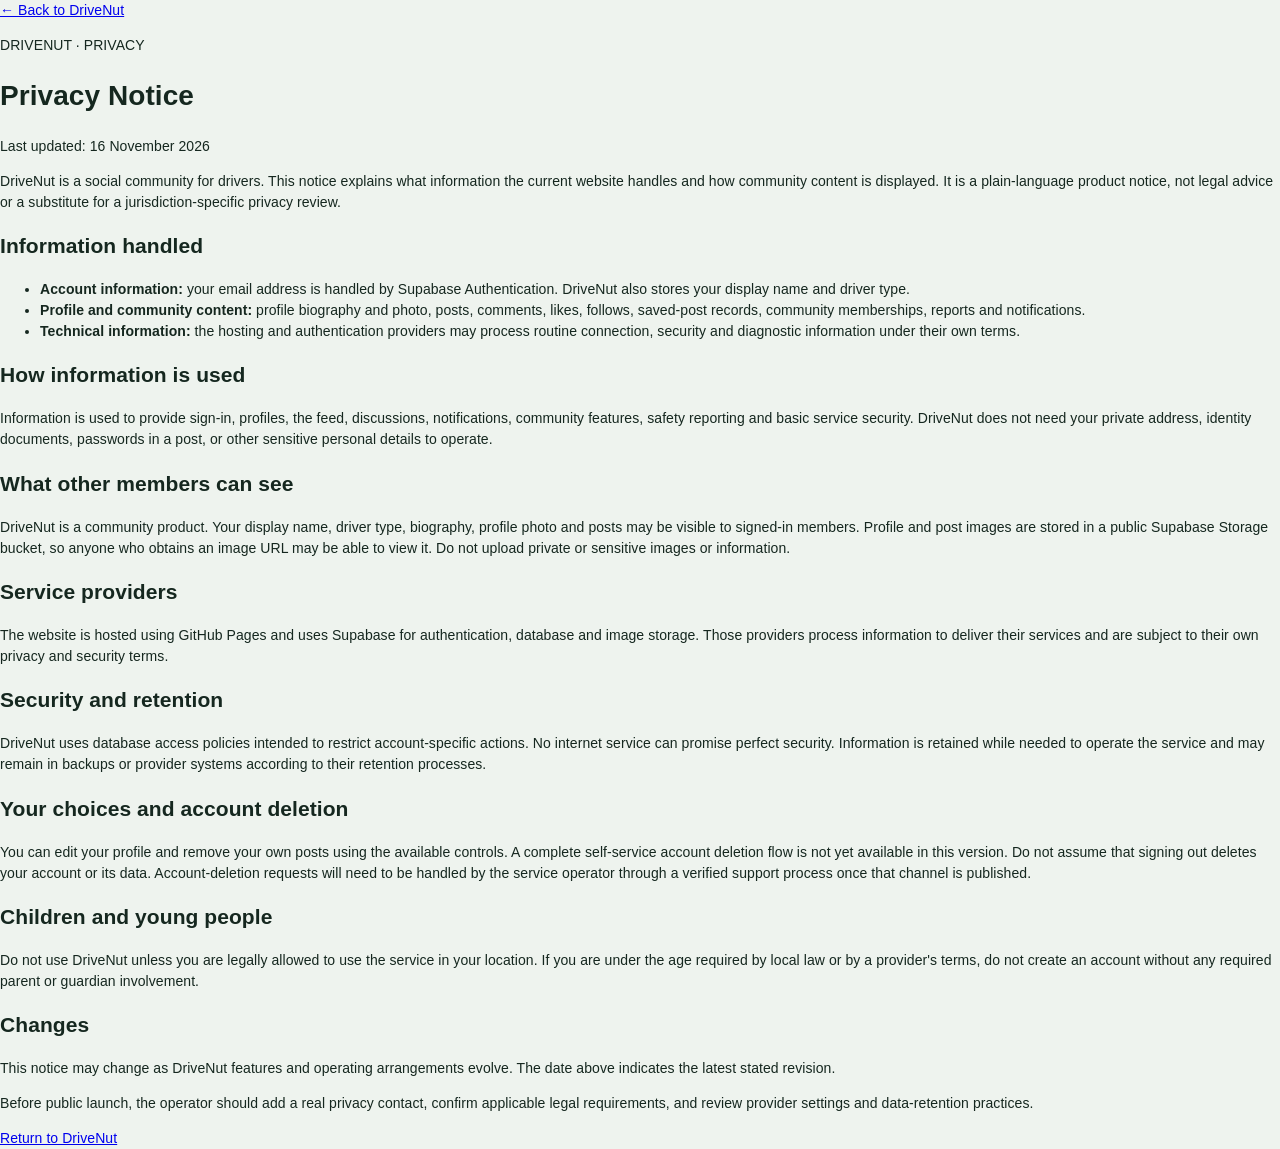
==== privacy.html @ 4b2eabbd "Add DriveNut privacy notice" ====
<!doctype html>
<html lang="en">
<head>
<meta charset="UTF-8"><meta name="viewport" content="width=device-width,initial-scale=1">
<meta name="theme-color" content="#10251f">
<meta name="description" content="Read how DriveNut handles account information, community content and uploaded media.">
<meta property="og:title" content="DriveNut Privacy Notice">
<meta property="og:description" content="How DriveNut handles account information and community content.">
<meta property="og:type" content="website">
<link rel="canonical" href="https://iftekharshayem.github.io/drivenut-app/privacy.html">
<link rel="stylesheet" href="assets/styles.css?v=20261116-legal">
<title>Privacy Notice — DriveNut</title>
</head>
<body class="legal-body">
<main class="legal-page">
<a class="legal-brand" href="./">← Back to DriveNut</a>
<p class="legal-eyebrow">DRIVENUT · PRIVACY</p>
<h1>Privacy Notice</h1>
<p class="legal-updated">Last updated: 16 November 2026</p>
<p>DriveNut is a social community for drivers. This notice explains what information the current website handles and how community content is displayed. It is a plain-language product notice, not legal advice or a substitute for a jurisdiction-specific privacy review.</p>
<h2>Information handled</h2>
<ul>
<li><strong>Account information:</strong> your email address is handled by Supabase Authentication. DriveNut also stores your display name and driver type.</li>
<li><strong>Profile and community content:</strong> profile biography and photo, posts, comments, likes, follows, saved-post records, community memberships, reports and notifications.</li>
<li><strong>Technical information:</strong> the hosting and authentication providers may process routine connection, security and diagnostic information under their own terms.</li>
</ul>
<h2>How information is used</h2>
<p>Information is used to provide sign-in, profiles, the feed, discussions, notifications, community features, safety reporting and basic service security. DriveNut does not need your private address, identity documents, passwords in a post, or other sensitive personal details to operate.</p>
<h2>What other members can see</h2>
<p>DriveNut is a community product. Your display name, driver type, biography, profile photo and posts may be visible to signed-in members. Profile and post images are stored in a public Supabase Storage bucket, so anyone who obtains an image URL may be able to view it. Do not upload private or sensitive images or information.</p>
<h2>Service providers</h2>
<p>The website is hosted using GitHub Pages and uses Supabase for authentication, database and image storage. Those providers process information to deliver their services and are subject to their own privacy and security terms.</p>
<h2>Security and retention</h2>
<p>DriveNut uses database access policies intended to restrict account-specific actions. No internet service can promise perfect security. Information is retained while needed to operate the service and may remain in backups or provider systems according to their retention processes.</p>
<h2>Your choices and account deletion</h2>
<p>You can edit your profile and remove your own posts using the available controls. A complete self-service account deletion flow is not yet available in this version. Do not assume that signing out deletes your account or its data. Account-deletion requests will need to be handled by the service operator through a verified support process once that channel is published.</p>
<h2>Children and young people</h2>
<p>Do not use DriveNut unless you are legally allowed to use the service in your location. If you are under the age required by local law or by a provider's terms, do not create an account without any required parent or guardian involvement.</p>
<h2>Changes</h2>
<p>This notice may change as DriveNut features and operating arrangements evolve. The date above indicates the latest stated revision.</p>
<p class="legal-note">Before public launch, the operator should add a real privacy contact, confirm applicable legal requirements, and review provider settings and data-retention practices.</p>
<a class="legal-home" href="./">Return to DriveNut</a>
</main>
</body>
</html>
---- assets/styles.css ----
:root{--forest:#153b30;--forest2:#204d3e;--lime:#d7f36a;--ink:#17251f;--muted:#78867f;--line:#e8ede9;--paper:#f5f7f4}*{box-sizing:border-box}body{margin:0;background:var(--paper);color:var(--ink);font:14px/1.5 "DM Sans",sans-serif}button,input,textarea,select{font:inherit}button{cursor:pointer}.app-shell{min-height:100vh}.sidebar{position:fixed;inset:0 auto 0 0;width:245px;background:#fff;border-right:1px solid var(--line);padding:27px 18px;display:flex;flex-direction:column;z-index:5}.brand{display:flex;align-items:center;gap:11px;text-decoration:none;color:var(--forest);font:800 22px Manrope,sans-serif;letter-spacing:-1px;margin:0 8px 42px}.brand-mark{display:grid;place-items:center;width:39px;height:39px;border-radius:13px;background:var(--lime);color:var(--forest);font:900 23px Manrope}.brand-accent{color:#6d9b39}.brand small{display:block;font:700 8px "DM Sans";letter-spacing:1.4px;color:#96a49a}.side-label{font-size:9px;font-weight:800;letter-spacing:1.5px;color:#a0aaa3;padding:0 12px 10px}.side-nav{display:grid;gap:5px}.nav-item{border:0;background:transparent;color:#64736a;text-align:left;padding:12px 13px;border-radius:11px;display:flex;align-items:center;gap:13px;font-weight:650;position:relative}.nav-item>span{font-size:20px;width:19px;text-align:center;color:#85948a}.nav-item.active{background:#edf5e9;color:var(--forest);font-weight:800}.nav-item.active>span{color:#58813b}.nav-dot{width:7px;height:7px;background:#e5a34a;border-radius:50%;margin-left:auto}.space-top{margin-top:30px}.sidebar-bottom{margin-top:auto}.side-help{display:flex;gap:11px;background:#f4f7ef;border-radius:13px;padding:13px;margin-bottom:18px}.help-icon{width:27px;height:27px;border-radius:9px;background:#e2efce;display:grid;place-items:center;color:#577d35;font-weight:900}.side-help b,.side-help small,.mini-user b,.mini-user small{display:block}.side-help b,.mini-user b{font-size:11px}.side-help small,.mini-user small{font-size:10px;color:var(--muted)}.mini-user{border-top:1px solid var(--line);padding:17px 2px 0;display:flex;align-items:center;gap:9px}.mini-user button{margin-left:auto;border:0;background:none;font-size:20px;color:#829087}.avatar{flex:none;width:39px;height:39px;border-radius:50%;display:grid;place-items:center;background:#e7efdf;color:#426b32;font-weight:800;font-size:12px}.main-area{margin-left:245px;min-height:100vh}.topbar{height:76px;background:#ffffffed;border-bottom:1px solid var(--line);display:flex;align-items:center;justify-content:space-between;padding:0 42px;position:sticky;top:0;z-index:4;backdrop-filter:blur(14px)}.search-wrap{width:min(440px,52%);height:42px;border:1px solid var(--line);border-radius:12px;background:#f8faf7;display:flex;align-items:center;gap:10px;padding:0 13px;color:#91a096}.search-wrap>span{font-size:21px}.search-wrap input{border:0;outline:0;background:transparent;width:100%;font-size:12px}.top-actions{display:flex;align-items:center;gap:18px}.icon-btn{position:relative;border:0;background:#f5f7f4;width:38px;height:38px;border-radius:11px;color:#52645a;font-size:19px}.icon-btn i{position:absolute;right:8px;top:8px;width:7px;height:7px;border-radius:50%;background:#e5a34a}.profile-chip{display:flex;align-items:center;gap:9px;border:0;background:none;color:#52645a;font-weight:700;font-size:11px}.avatar.small{width:31px;height:31px;font-size:10px}.mobile-brand{display:none}.content-layout{max-width:1260px;margin:0 auto;padding:32px 42px 70px;display:grid;grid-template-columns:minmax(0,1fr) 285px;gap:27px}.feed-column{min-width:0}.welcome-row{display:flex;justify-content:space-between;align-items:center;margin:2px 0 22px}.eyebrow{font-size:9px;font-weight:800;letter-spacing:1.5px;color:#92a095}.welcome-row h1{font:800 26px Manrope,sans-serif;letter-spacing:-1px;margin:5px 0}.welcome-row p{color:var(--muted);margin:0;font-size:12px}.online-pill{border:1px solid #e0e9d8;background:#f5f9ef;color:#668b42;border-radius:30px;padding:7px 11px;font-size:9px;font-weight:800;white-space:nowrap}.online-pill i{display:inline-block;width:6px;height:6px;border-radius:50%;background:#8cb94e;margin-right:5px}.feed-tabs{display:flex;gap:22px;border-bottom:1px solid var(--line);margin-bottom:17px;overflow:auto}.tab{border:0;background:none;padding:0 1px 12px;color:#8a978e;font-size:11px;font-weight:700;white-space:nowrap;border-bottom:2px solid transparent}.tab.active{color:var(--forest);border-color:#7eaa48}.card,.side-card{background:#fff;border:1px solid var(--line);border-radius:15px;box-shadow:0 8px 28px #193b2b0b}.composer{padding:17px 18px 12px}.composer-top{display:flex;gap:11px;align-items:center}.composer-prompt{height:41px;border:0;border-radius:10px;background:#f5f7f4;text-align:left;padding:0 14px;color:#929e95;flex:1;font-size:11px}.composer-actions{display:flex;align-items:center;gap:8px;margin:13px 0 0 49px}.composer-actions button{border:0;background:transparent;color:#748278;font-size:11px;font-weight:700;padding:7px 5px}.composer-actions .post-button{margin-left:auto;background:var(--forest);color:#fff;border-radius:9px;padding:9px 17px}.post-button{border:0;background:var(--forest);color:#fff;border-radius:9px;padding:10px 16px;font-weight:800;font-size:11px}.post-button:hover{background:var(--forest2)}.section-line{display:flex;justify-content:space-between;align-items:center;margin:23px 2px 12px}.section-line b{font:800 13px Manrope}.section-line span{font-size:10px;color:#9aa59d}.feed-list{display:grid;gap:13px}.post-card{background:#fff;border:1px solid var(--line);border-radius:15px;padding:17px 18px;box-shadow:0 8px 28px #193b2b0b}.post-head{display:flex;align-items:center;gap:10px}.post-author{min-width:0;flex:1}.post-author b{font-size:11px}.post-author small{display:block;color:#98a39b;font-size:9px;margin-top:2px}.role-tag{font-size:9px;color:#6e8a54;background:#f0f6e9;border-radius:20px;padding:4px 8px}.post-menu{border:0;background:none;color:#95a098;font-size:18px}.post-text{font-size:12px;line-height:1.75;color:#4e5d53;margin:14px 0 12px;white-space:pre-wrap;overflow-wrap:anywhere}.post-topic{display:inline-flex;padding:5px 9px;background:#f4f7f1;color:#718b56;border-radius:7px;font-size:9px;font-weight:800}.post-stats{display:flex;gap:14px;border-bottom:1px solid #f0f2ef;padding:0 0 10px;margin-top:10px;color:#97a199;font-size:9px}.post-actions{display:flex;gap:8px;padding-top:10px}.post-actions button{flex:1;border:0;background:transparent;color:#77857b;font-size:10px;font-weight:700;padding:6px;border-radius:7px}.post-actions button:hover,.post-actions button.liked{background:#f2f7ec;color:#5d873d}.right-column{display:grid;align-content:start;gap:14px}.side-card{overflow:hidden}.profile-cover{height:77px;background:linear-gradient(120deg,#183c31,#37634a);display:flex;align-items:center;justify-content:center;color:#d9eea7;font:800 10px Manrope;letter-spacing:2px}.profile-summary{padding:0 16px 16px;text-align:center}.profile-avatar{width:55px;height:55px;border:4px solid white;margin:-28px auto 5px;position:relative;font-size:15px}.profile-summary>b,.profile-summary>small{display:block}.profile-summary>b{font:800 13px Manrope}.profile-summary>small{font-size:10px;color:#829087;margin-top:3px}.profile-summary p{font-size:10px;color:#829087;line-height:1.6;margin:10px 0}.profile-stats{display:flex;justify-content:space-around;padding:10px 0;border-top:1px solid var(--line);border-bottom:1px solid var(--line);margin-bottom:12px}.profile-stats b,.profile-stats small{display:block}.profile-stats b{font:800 14px Manrope}.profile-stats small{font-size:9px;color:#9aa59d}.outline-btn{border:1px solid #dce6d7;background:white;color:var(--forest);border-radius:9px;padding:9px;font-size:10px;font-weight:800}.full{width:100%}.side-card:not(.profile-card){padding:15px}.side-card-head{display:flex;justify-content:space-between;align-items:center;margin-bottom:13px}.side-card-head b{font:800 12px Manrope}.side-card-head button{border:0;background:none;color:#75934e;font-size:9px;font-weight:800}.topic-list,.suggested-list{display:grid;gap:12px}.topic-row{display:flex;justify-content:space-between;align-items:center}.topic-row b{display:block;font-size:10px;color:#526157}.topic-row small{font-size:9px;color:#a0aaa3}.topic-row button{border:0;background:none;color:#71944c;font-size:10px;font-weight:800}.suggested{display:flex;align-items:center;gap:8px}.suggested .avatar{width:32px;height:32px;font-size:10px}.suggested-info{flex:1;min-width:0}.suggested-info b,.suggested-info small{display:block;white-space:nowrap;overflow:hidden;text-overflow:ellipsis}.suggested-info b{font-size:10px}.suggested-info small{font-size:9px;color:#96a198}.follow-btn{border:1px solid #dce8d3;background:#f8fbf4;color:#668d42;border-radius:7px;padding:5px 8px;font-size:9px;font-weight:800}.follow-btn.following{background:#edf1ed;color:#748078}.community-note{border-radius:14px;padding:16px;background:#edf4e7;border:1px solid #e0ead8}.note-icon{width:28px;height:28px;display:grid;place-items:center;border-radius:9px;background:#dcebc9;color:#5d843e;margin-bottom:9px}.community-note b{font:800 11px Manrope;color:#34563b}.community-note p{font-size:10px;color:#70836f;line-height:1.6;margin:5px 0 0}.empty-state{text-align:center;background:#fff;border:1px dashed #dce5da;border-radius:15px;padding:35px 15px}.empty-state>div{font-size:30px;color:#a4b49a}.empty-state h3{font:800 15px Manrope;margin:6px}.empty-state p{color:#8a978e;font-size:11px}.hidden{display:none!important}.modal-backdrop{position:fixed;inset:0;background:#10251f88;z-index:20;display:grid;place-items:center;padding:18px}.dialog{width:min(510px,100%);max-height:90vh;overflow:auto;background:#fff;border-radius:18px;padding:25px;position:relative;box-shadow:0 24px 70px #071a123d}.dialog-close{position:absolute;right:17px;top:14px;border:0;background:#f1f4ef;border-radius:8px;width:29px;height:29px;font-size:20px;color:#65736a}.dialog-kicker{font-size:9px;font-weight:800;letter-spacing:1.4px;color:#789b50}.dialog h2{font:800 21px Manrope;margin:7px 0}.dialog>p{font-size:11px;color:#849087;margin:0 0 20px}.dialog label{display:block;font-size:9px;font-weight:800;letter-spacing:.8px;color:#65736a;margin:13px 0 6px}.dialog textarea,.dialog input,.dialog select{width:100%;border:1px solid #dfe6df;border-radius:10px;padding:11px 12px;background:#fbfcfa;color:var(--ink);font-size:11px}.dialog textarea{min-height:120px;resize:vertical}.dialog-actions{display:flex;justify-content:space-between;align-items:center;gap:10px;margin-top:15px}.dialog-actions>span{font-size:9px;color:#9aa49c}.form-row{display:flex;align-items:center;gap:14px}.form-row label{white-space:nowrap}.form-row select{max-width:220px}.comment-list{display:grid;gap:10px;max-height:250px;overflow:auto;margin:14px 0}.comment-item{background:#f6f8f4;border-radius:10px;padding:10px}.comment-item b{font-size:10px}.comment-item p{font-size:10px;color:#637168;margin:4px 0 0}.toast{position:fixed;bottom:25px;left:50%;transform:translateX(-50%);background:#183b30;color:#fff;padding:11px 17px;border-radius:10px;font-size:11px;box-shadow:0 8px 30px #0002;z-index:30;opacity:0;pointer-events:none;transition:opacity .2s}.toast.show{opacity:1}.mobile-nav{display:none}@media(max-width:1120px){.content-layout{grid-template-columns:minmax(0,1fr) 255px;padding-left:25px;padding-right:25px;gap:18px}.topbar{padding:0 25px}.sidebar{width:220px}.main-area{margin-left:220px}}@media(max-width:850px){.sidebar{width:70px;padding:22px 10px}.brand{margin:0 auto 40px}.brand>span:last-child,.side-label{display:none}.nav-item{justify-content:center;padding:12px 5px;font-size:0}.nav-item>span{font-size:21px}.sidebar-bottom .side-help,.mini-user>div:not(.avatar),.mini-user button{display:none}.mini-user{justify-content:center}.main-area{margin-left:70px}.content-layout{grid-template-columns:minmax(0,1fr);max-width:700px}.right-column{display:none}.topbar{padding:0 20px}}@media(max-width:560px){.sidebar{display:none}.main-area{margin:0;padding-bottom:68px}.topbar{height:61px;padding:0 15px;gap:10px}.mobile-brand{display:flex;align-items:center;gap:7px;border:0;background:none;color:var(--forest);font:800 15px Manrope;padding:0;white-space:nowrap}.mobile-brand .brand-mark{width:29px;height:29px;font-size:17px;border-radius:9px}.search-wrap{width:auto;flex:1;height:36px;padding:0 9px}.search-wrap input{font-size:10px;min-width:0}.top-actions{gap:6px}.profile-chip{display:none}.content-layout{padding:23px 13px 25px}.welcome-row h1{font-size:21px}.welcome-row p{font-size:10px}.online-pill{font-size:8px;padding:6px 8px}.feed-tabs{gap:17px}.composer{padding:13px}.composer-actions{margin-left:0;justify-content:space-between;gap:2px}.composer-actions button{font-size:10px;padding:7px 3px}.composer-actions button span{display:none}.composer-actions .post-button{margin-left:0;padding:8px 12px}.post-card{padding:14px}.post-text{font-size:11px}.mobile-nav{position:fixed;display:flex;bottom:0;left:0;right:0;height:64px;background:#fff;border-top:1px solid var(--line);z-index:10;justify-content:space-around;align-items:center;padding-bottom:env(safe-area-inset-bottom)}.mobile-nav button{border:0;background:none;color:#849188;display:grid;place-items:center;font-size:20px;gap:0;padding:4px 13px}.mobile-nav button small{font-size:8px;font-weight:700}.mobile-nav button.active{color:var(--forest)}.mobile-nav button:nth-child(3){background:var(--forest);color:#fff;border-radius:12px;padding:5px 14px}.mobile-nav button:nth-child(3) small{color:#fff}.dialog{padding:21px}.dialog h2{font-size:19px}}
.text-link{border:0;background:transparent;color:#668d42;font-size:10px;font-weight:700;padding:8px 0}.auth-message{min-height:18px;color:#668d42;font-size:11px;margin:12px 0 0;overflow-wrap:anywhere}#authSubmit:disabled{opacity:.6;cursor:wait}


/* DriveNut visual polish — premium, calm, driver-first */
:root{
 --forest:#12392e;--forest2:#1d5542;--lime:#d9f27a;--ink:#15251e;
 --muted:#738178;--line:#e5ebe5;--paper:#f3f6f2;
 --accent:#8daf58;--shadow:0 14px 38px rgba(24,55,39,.075)
}
body{background:radial-gradient(ellipse at 78% 0%,rgba(216,239,181,.22),transparent 34%),var(--paper);letter-spacing:.005em}
.sidebar{background:rgba(255,255,255,.94);box-shadow:8px 0 34px rgba(23,52,37,.025);backdrop-filter:blur(18px)}
.brand{margin-bottom:48px}.brand-mark{box-shadow:0 5px 14px rgba(122,157,65,.22);border-radius:14px}
.nav-item{transition:background .18s ease,color .18s ease,transform .18s ease}
.nav-item:hover{background:#f3f7ef;color:var(--forest);transform:translateX(2px)}
.nav-item.active{background:linear-gradient(105deg,#edf5e8,#f5f8ef);box-shadow:inset 3px 0 #8cac57}
.topbar{background:rgba(255,255,255,.88);box-shadow:0 4px 20px rgba(20,48,34,.025)}
.search-wrap{transition:border-color .2s,box-shadow .2s,background .2s}
.search-wrap:focus-within{border-color:#b8cda4;background:#fff;box-shadow:0 0 0 4px rgba(141,175,88,.12)}
.content-layout{padding-top:38px}
.welcome-row{margin-bottom:25px}
.welcome-row h1{font-size:29px;letter-spacing:-1.25px;color:#173b2f}
.eyebrow{color:#8b9d89;letter-spacing:1.8px}
.online-pill{background:#f5f9ef;border-color:#e2ebd9}
.tab{transition:color .18s,border-color .18s}
.tab:hover{color:var(--forest)}
.card,.side-card,.post-card{border-color:#e7ece6;border-radius:18px;box-shadow:var(--shadow);transition:box-shadow .2s,border-color .2s,transform .2s}
.composer{padding:19px 20px 13px}
.composer-prompt{background:#f4f7f2;border:1px solid transparent;transition:.2s}
.composer-prompt:hover{background:#fff;border-color:#dce8d4}
.composer-actions button:not(.post-button){border-radius:8px;transition:background .18s,color .18s}
.composer-actions button:not(.post-button):hover{background:#f2f6ed;color:#52783b}
.post-button{background:linear-gradient(135deg,#173f32,#286047);box-shadow:0 5px 13px rgba(22,64,47,.16);transition:transform .18s,box-shadow .18s,filter .18s}
.post-button:hover{background:linear-gradient(135deg,#1c4b3b,#347354);transform:translateY(-1px);box-shadow:0 8px 18px rgba(22,64,47,.2)}
.post-card{padding:19px 20px}
.post-card:hover{border-color:#dce7d6;box-shadow:0 17px 42px rgba(24,55,39,.09)}
.post-author b{color:#203b2d}
.post-topic{background:#f0f6e9;color:#66864a}
.post-actions button{transition:background .18s,color .18s}
.profile-cover{height:88px;background:radial-gradient(circle at 80% 20%,rgba(217,242,122,.25),transparent 28%),linear-gradient(125deg,#102f26,#245a43 65%,#47704b)}
.profile-summary{padding-bottom:18px}
.profile-stats b{color:#1c3d2e}
.outline-btn{transition:background .18s,border-color .18s,transform .18s}
.outline-btn:hover{background:#f3f8ed;border-color:#bfd2ae;transform:translateY(-1px)}
.side-card:not(.profile-card){padding:17px}
.community-note{background:linear-gradient(135deg,#edf5e7,#f5f8ef);border-radius:16px}
.empty-state{border-radius:18px;background:rgba(255,255,255,.82)}
.modal-backdrop{background:rgba(10,29,22,.68);backdrop-filter:blur(7px)}
.dialog{border:1px solid rgba(255,255,255,.7);border-radius:22px;padding:29px;box-shadow:0 28px 90px rgba(4,22,14,.28)}
.dialog h2{font-size:24px;letter-spacing:-.8px;color:#173b2f}
.dialog-kicker{color:#77984d;letter-spacing:1.7px}
.dialog textarea,.dialog input,.dialog select{background:#fbfcfa;border-color:#e1e8df;transition:border-color .18s,box-shadow .18s,background .18s}
.dialog textarea:focus,.dialog input:focus,.dialog select:focus{outline:0;background:#fff;border-color:#9bb77c;box-shadow:0 0 0 4px rgba(141,175,88,.13)}
.dialog-close{transition:background .18s,transform .18s}
.dialog-close:hover{background:#e9f0e4;transform:rotate(90deg)}
.auth-message{padding:0 2px}
#authModal .dialog{width:min(460px,100%);padding:34px}
#authModal .dialog:before{content:"D";display:grid;place-items:center;width:43px;height:43px;margin:0 0 18px;border-radius:14px;background:var(--lime);color:var(--forest);font:900 24px Manrope;box-shadow:0 6px 16px rgba(122,157,65,.2)}
#authModal .dialog h2{font-size:26px;line-height:1.2;max-width:330px}
#authModal .dialog>p{line-height:1.7}
#authModal .dialog-actions{align-items:stretch;flex-direction:column-reverse}
#authModal .dialog-actions .post-button{width:100%;padding:13px}
#authModal .dialog-actions .text-link{text-align:center}
#authModal .dialog label{margin-top:15px}
.toast{border:1px solid rgba(255,255,255,.12);backdrop-filter:blur(12px)}
.mobile-nav{box-shadow:0 -8px 28px rgba(22,49,34,.07);backdrop-filter:blur(16px);background:rgba(255,255,255,.96)}
.mobile-nav button:nth-child(3){box-shadow:0 5px 14px rgba(22,64,47,.2)}
@media(max-width:850px){.welcome-row h1{font-size:26px}}
@media(max-width:560px){
 .content-layout{padding-top:20px}
 .welcome-row h1{font-size:22px}
 .composer{border-radius:16px}
 .post-card{border-radius:16px}
 #authModal .dialog{padding:25px}
 #authModal .dialog h2{font-size:23px}
}
@media(prefers-reduced-motion:reduce){*,*:before,*:after{scroll-behavior:auto!important;transition:none!important;animation:none!important}}

.notification-card{cursor:pointer}.notification-card.unread{border-left:3px solid #8eae59;background:linear-gradient(100deg,#fbfdf8,#fff)}.notification-card .role-tag{white-space:nowrap}

/* Driver discovery and public profile */
.driver-card-actions{display:flex;justify-content:flex-end;border-top:1px solid #eef1ec;margin-top:10px;padding-top:7px}.public-profile-heading{display:flex;align-items:center;gap:13px;margin:18px 0}.public-profile-avatar{width:58px;height:58px;font-size:17px}.public-profile-heading h2{margin:0;font-size:20px}.public-profile-heading p{margin:3px 0 0;color:#849087;font-size:11px}.public-profile-bio{background:#f5f8f2;border-radius:12px;padding:13px;color:#526157;font-size:12px;line-height:1.7;overflow-wrap:anywhere}.public-profile-stats{display:flex;justify-content:center;padding:13px;border-top:1px solid var(--line);border-bottom:1px solid var(--line);margin:12px 0}.public-profile-stats b,.public-profile-stats small{display:block;text-align:center}.public-profile-stats b{font:800 18px Manrope}.public-profile-stats small{font-size:9px;color:#8b978e}.public-profile-dialog .full{width:100%;margin-top:12px}

/* Profile completion and account overview */
.profile-completion{margin:18px 0 12px;padding:13px 14px;background:#f4f8ef;border:1px solid #e5eddd;border-radius:12px}.profile-completion>div:first-child{display:flex;justify-content:space-between;gap:10px;align-items:center}.profile-completion b{font-size:10px;color:#38553c}.profile-completion span{font-size:9px;color:#789653;font-weight:800}.completion-track{height:7px;border-radius:10px;background:#e2e9dc;margin-top:10px;overflow:hidden}.completion-track i{display:block;height:100%;width:0;background:linear-gradient(90deg,#789d4b,#c2df7a);border-radius:10px;transition:width .25s}.profile-modal-stats{display:grid;grid-template-columns:repeat(3,1fr);padding:12px 4px;margin:0 0 7px;border-top:1px solid var(--line);border-bottom:1px solid var(--line)}.profile-modal-stats>div{text-align:center}.profile-modal-stats b,.profile-modal-stats small{display:block}.profile-modal-stats b{font:800 16px Manrope;color:#1c3d2e}.profile-modal-stats small{font-size:9px;color:#8b978e}


/* Real image uploads */
.avatar-image{width:100%;height:100%;display:block;object-fit:cover;border-radius:inherit}.post-image{display:block;width:100%;max-height:440px;object-fit:cover;border-radius:14px;margin:13px 0;border:1px solid var(--line)}.upload-hint{display:block;color:#849087;font-size:9px;margin-top:6px}.profile-avatar-upload{display:flex;align-items:center;gap:14px;margin:8px 0 14px}.profile-avatar-upload>.avatar{width:64px;height:64px;flex:0 0 64px;overflow:hidden}.profile-avatar-upload>div:last-child{min-width:0;flex:1}.profile-avatar-upload input[type=file],#postImage{font-size:10px;padding:8px;background:#f8faf6;border:1px dashed #d5dfd2;border-radius:10px;width:100%}


/* Admin moderation dashboard */
.admin-report-head{display:flex;align-items:center;justify-content:space-between;gap:12px}.admin-report-head small,.admin-report-meta{font-size:10px;color:#839087}.admin-report h3{font:800 15px Manrope;text-transform:capitalize;margin:13px 0 6px;color:#244536}.admin-reported-post{padding:12px;background:#f6f8f4;border:1px solid #e8eee4;border-radius:12px;margin-top:12px}.admin-reported-post b{font-size:10px;color:#55704c}.admin-reported-post p{font-size:12px;line-height:1.6;color:#435148;margin:6px 0 0;overflow-wrap:anywhere}.admin-report-actions{display:flex;flex-wrap:wrap;gap:8px;margin-top:13px}.admin-report-actions button{border:1px solid #dfe8d9;background:#f8faf6;color:#38543e;border-radius:9px;padding:8px 11px;font-size:10px;font-weight:800;cursor:pointer}.admin-report-actions button:hover{background:#eaf2e3;border-color:#c8d8bc}.admin-report{border-left:3px solid #a5bd7d}


.admin-toolbar{display:flex;flex-direction:column;gap:12px;padding:14px 16px;background:#fff;border:1px solid #e8eee8;border-radius:14px;margin-bottom:14px}.admin-counts{display:flex;flex-wrap:wrap;gap:8px}.admin-counts span{font-size:10px;color:#718075;background:#f4f7f2;border-radius:8px;padding:7px 9px}.admin-counts b{color:#244536;margin-left:4px}.admin-filter-label{display:flex;align-items:center;gap:9px;font-size:11px;font-weight:800;color:#526258}.admin-filter-label select{border:1px solid #dfe8df;border-radius:8px;padding:8px 10px;background:#fff;color:#244536;font:inherit;max-width:190px}.admin-report h3{text-transform:capitalize}.admin-report-actions button:focus-visible,.admin-filter-label select:focus-visible{outline:2px solid #638a5e;outline-offset:2px}@media(min-width:720px){.admin-toolbar{flex-direction:row;align-items:center;justify-content:space-between}.admin-counts{gap:6px}}


/* DriveNut UI refresh — refined surfaces, hierarchy and responsive polish */
:root{--forest:#123d31;--forest2:#1c5945;--lime:#d9f27a;--ink:#14251e;--muted:#718078;--line:#e5ece6;--paper:#f3f6f2}
body{background:radial-gradient(ellipse at 82% 0%,#e8f0e3 0,transparent 34%),var(--paper);color:var(--ink);letter-spacing:.005em}
button{transition:background .18s ease,color .18s ease,border-color .18s ease,transform .18s ease,box-shadow .18s ease}
button:focus-visible,input:focus-visible,textarea:focus-visible,select:focus-visible{outline:3px solid #9bc66c;outline-offset:2px}
.sidebar{background:rgba(255,255,255,.94);box-shadow:8px 0 35px #163d2b08;padding-top:30px}
.brand{margin-bottom:46px}.brand-mark{box-shadow:0 5px 14px #8eae4a35}
.nav-item{min-height:44px;border-radius:12px}.nav-item:hover{background:#f2f6ef;color:var(--forest);transform:translateX(2px)}.nav-item.active{background:linear-gradient(100deg,#eaf3e5,#f3f7ed);box-shadow:inset 3px 0 #82aa4b}
.topbar{background:rgba(255,255,255,.88);box-shadow:0 5px 22px #183b2b08}
.search-wrap{border-radius:14px;background:#f7f9f6;transition:border-color .2s,box-shadow .2s}.search-wrap:focus-within{border-color:#9fbd86;box-shadow:0 0 0 3px #9fbd8624}
.content-layout{padding-top:38px;gap:30px}
.welcome-row h1{font-size:clamp(25px,3vw,32px);letter-spacing:-1.25px}.welcome-row p{font-size:13px}
.online-pill{padding:8px 13px;background:#f4f8ed}
.feed-tabs{gap:25px}.tab{font-size:12px;padding-bottom:14px}.tab:hover{color:var(--forest)}
.card,.side-card,.post-card{border-color:#e6ece6;border-radius:18px;box-shadow:0 10px 32px #183b2b0a}
.composer{padding:19px 20px 13px}.composer-prompt{border:1px solid transparent;background:#f4f7f3;height:44px;padding:0 16px}.composer-prompt:hover{background:#edf3eb;border-color:#e2ebdd}
.composer-actions{margin-top:14px}.composer-actions button:not(.post-button){border-radius:9px;padding:8px 9px}.composer-actions button:not(.post-button):hover{background:#f1f5ef;color:var(--forest)}
.post-button{border-radius:11px;padding:11px 17px;box-shadow:0 5px 13px #123d3118}.post-button:hover{background:#245b46;transform:translateY(-1px);box-shadow:0 8px 17px #123d3124}
.section-line{margin-top:27px}.post-card{padding:19px 20px}.post-card:hover{box-shadow:0 13px 34px #183b2b10}
.side-card{overflow:hidden}.profile-cover{background:linear-gradient(125deg,#123d31,#28604a 58%,#8eaa53);min-height:83px}.profile-summary{padding-left:19px;padding-right:19px}.profile-avatar{border:4px solid white;box-shadow:0 3px 12px #10251f1a}
.outline-btn{border:1px solid #dbe6d9;border-radius:11px;color:var(--forest);background:#f9fbf8;padding:10px;font-weight:800}.outline-btn:hover{background:#edf4e9;border-color:#b9cfaa}
.topic-row,.suggested{padding-top:11px;padding-bottom:11px}
.modal-backdrop{background:#0b2119a8;backdrop-filter:blur(7px);padding:20px}
.dialog{border:1px solid #e6ede6;border-radius:22px;box-shadow:0 24px 80px #071b1460;padding:29px}
.dialog h2{font-size:23px;letter-spacing:-.7px}.dialog input:not([type=file]),.dialog textarea,.dialog select{border:1px solid #e2e9e2;border-radius:11px;background:#fafcf9;padding:12px 13px;transition:border-color .2s,box-shadow .2s}.dialog input:focus,.dialog textarea:focus,.dialog select:focus{border-color:#91b579;box-shadow:0 0 0 3px #91b57924;outline:0}
.dialog textarea{min-height:112px;resize:vertical}.dialog-close{border-radius:10px;background:#f2f6f1}.dialog-close:hover{background:#e7efe3;color:var(--forest)}
.empty-state{border:1px dashed #d9e4d8;border-radius:18px;background:#fbfcfa;padding:35px 20px}
.toast{border-radius:12px;box-shadow:0 12px 32px #0b211933}
.admin-toolbar{border-radius:16px}
@media(max-width:1100px){.content-layout{padding-left:27px;padding-right:27px;grid-template-columns:minmax(0,1fr) 260px;gap:20px}.topbar{padding:0 27px}}
@media(max-width:850px){.sidebar{display:none}.main-area{margin-left:0}.topbar{height:66px;padding:0 18px}.content-layout{display:block;padding:25px 18px 95px}.right-column{display:none}.welcome-row{align-items:flex-start}.welcome-row h1{font-size:25px}.online-pill{font-size:8px}.mobile-nav{background:rgba(255,255,255,.94);backdrop-filter:blur(16px);border-top:1px solid #e4ebe4;box-shadow:0 -8px 28px #183b2b0b;padding:7px max(8px,env(safe-area-inset-right)) calc(7px + env(safe-area-inset-bottom)) max(8px,env(safe-area-inset-left))}.mobile-nav button{border-radius:12px;min-width:0;padding:6px 3px;color:#7d8a81}.mobile-nav button.active{background:#edf4e8;color:var(--forest)}.mobile-nav button small{font-size:9px;font-weight:700}.feed-tabs{gap:21px}}
@media(max-width:520px){.content-layout{padding:20px 12px 100px}.topbar{padding:0 12px;gap:10px}.search-wrap{width:auto;flex:1;height:39px}.top-actions{gap:7px}.profile-chip{padding:0}.profile-chip>span:not(.avatar){display:none}.icon-btn{width:35px;height:35px}.welcome-row{display:block;margin-bottom:17px}.online-pill{display:inline-block;margin-top:12px}.welcome-row h1{font-size:23px}.composer{padding:14px 13px 10px}.composer-actions{margin-left:0;gap:3px;flex-wrap:wrap}.composer-actions button{font-size:10px}.composer-actions button span{display:inline}.composer-actions .post-button{margin-left:auto}.post-card{padding:15px 14px}.dialog{padding:24px 18px;border-radius:19px;max-height:88vh;overflow:auto}.dialog h2{font-size:21px}.feed-tabs{gap:18px}.section-line{margin-top:20px}}
@media(prefers-reduced-motion:reduce){*,*::before,*::after{scroll-behavior:auto!important;transition:none!important;animation:none!important}}


/* DriveNut visual redesign — stronger, clearly visible brand treatment */
:root{--forest:#103c2e;--forest2:#1b6248;--lime:#d7f17a;--paper:#f0f4ef;--ink:#15271f}
body{background:#eef3ee}
.sidebar{background:linear-gradient(180deg,#103c2e 0%,#0b2c22 100%);color:#f4f8f2;box-shadow:8px 0 32px #09251b20}
.sidebar .brand{color:#fff}.sidebar .brand-mark{background:#d7f17a;color:#123b2d;box-shadow:0 8px 22px #0003}
.sidebar .brand-accent{color:#d7f17a}.sidebar .brand small{color:#a9c2b2}
.sidebar .side-label{color:#9bb8a7}.sidebar .nav-item{color:#d4e2d9;background:transparent}
.sidebar .nav-item>span{color:#b5d18b}.sidebar .nav-item:hover{background:#ffffff12;color:#fff}
.sidebar .nav-item.active{background:linear-gradient(100deg,#d7f17a,#bde36b);color:#173b2d;box-shadow:0 7px 18px #061c1438}
.sidebar .nav-item.active>span{color:#173b2d}
.sidebar .side-help{background:#ffffff12;border:1px solid #ffffff18;border-radius:14px;color:#f4f8f2}
.sidebar .side-help small,.sidebar .mini-user small{color:#a9c2b2}
.sidebar .mini-user{border-top:1px solid #ffffff20;color:#fff}
.sidebar .mini-user button{color:#fff}
.topbar{background:#fff;border-bottom:1px solid #e5ece5;box-shadow:0 4px 18px #163b2b08}
.brand-mark{background:#d7f17a;color:#123b2d}
.welcome-row{background:linear-gradient(115deg,#123d30 0%,#205c43 65%,#779b4d 100%);padding:25px 27px;border-radius:22px;color:#fff;box-shadow:0 14px 30px #123d3024;position:relative;overflow:hidden}
.welcome-row:after{content:"D";position:absolute;right:24px;top:-43px;font:900 190px Manrope;color:#ffffff0d;pointer-events:none}
.welcome-row .eyebrow{color:#d6edaa;letter-spacing:2px}
.welcome-row h1{color:#fff;font-size:clamp(27px,3vw,35px);position:relative;z-index:1}
.welcome-row p{color:#d6e6db;position:relative;z-index:1}
.welcome-row .online-pill{background:#ffffff18;color:#f4f8f2;border:1px solid #ffffff24;position:relative;z-index:1}
.welcome-row .online-pill i{background:#d7f17a}
.feed-tabs{margin-top:24px}
.tab.active{color:#1a573e;border-bottom:3px solid #82a94b}
.composer.card,.post-card,.side-card{background:#fff;border:1px solid #e2eae1;box-shadow:0 8px 24px #183b2b0c}
.composer.card{border-radius:20px}
.post-card{border-radius:20px;margin-bottom:17px}
.post-card:hover{border-color:#cbdcc4;transform:translateY(-2px)}
.post-button{background:#174d39;color:#fff}
.post-button:hover{background:#23664a}
.profile-cover{background:linear-gradient(120deg,#103c2e,#2e704f 65%,#a1bd64);min-height:94px}
.profile-stats b{color:#174b38}
.side-card-head b{color:#183d2d}
.community-note{background:linear-gradient(140deg,#e3eedc,#f7faef);border:1px solid #dce8d4;border-radius:18px}
.dialog{border-radius:24px}
@media(max-width:850px){
 .welcome-row{padding:23px 20px;border-radius:19px;margin-bottom:20px}
 .welcome-row h1{font-size:25px}
 .feed-tabs{margin-top:18px}
 .mobile-nav{border-top:1px solid #dfe9df}
 .mobile-nav button.active{background:#e4efdc;color:#174b38}
}
@media(max-width:520px){
 .welcome-row{padding:21px 17px}
 .welcome-row:after{right:4px;top:-20px;font-size:140px}
 .welcome-row h1{font-size:23px}
}
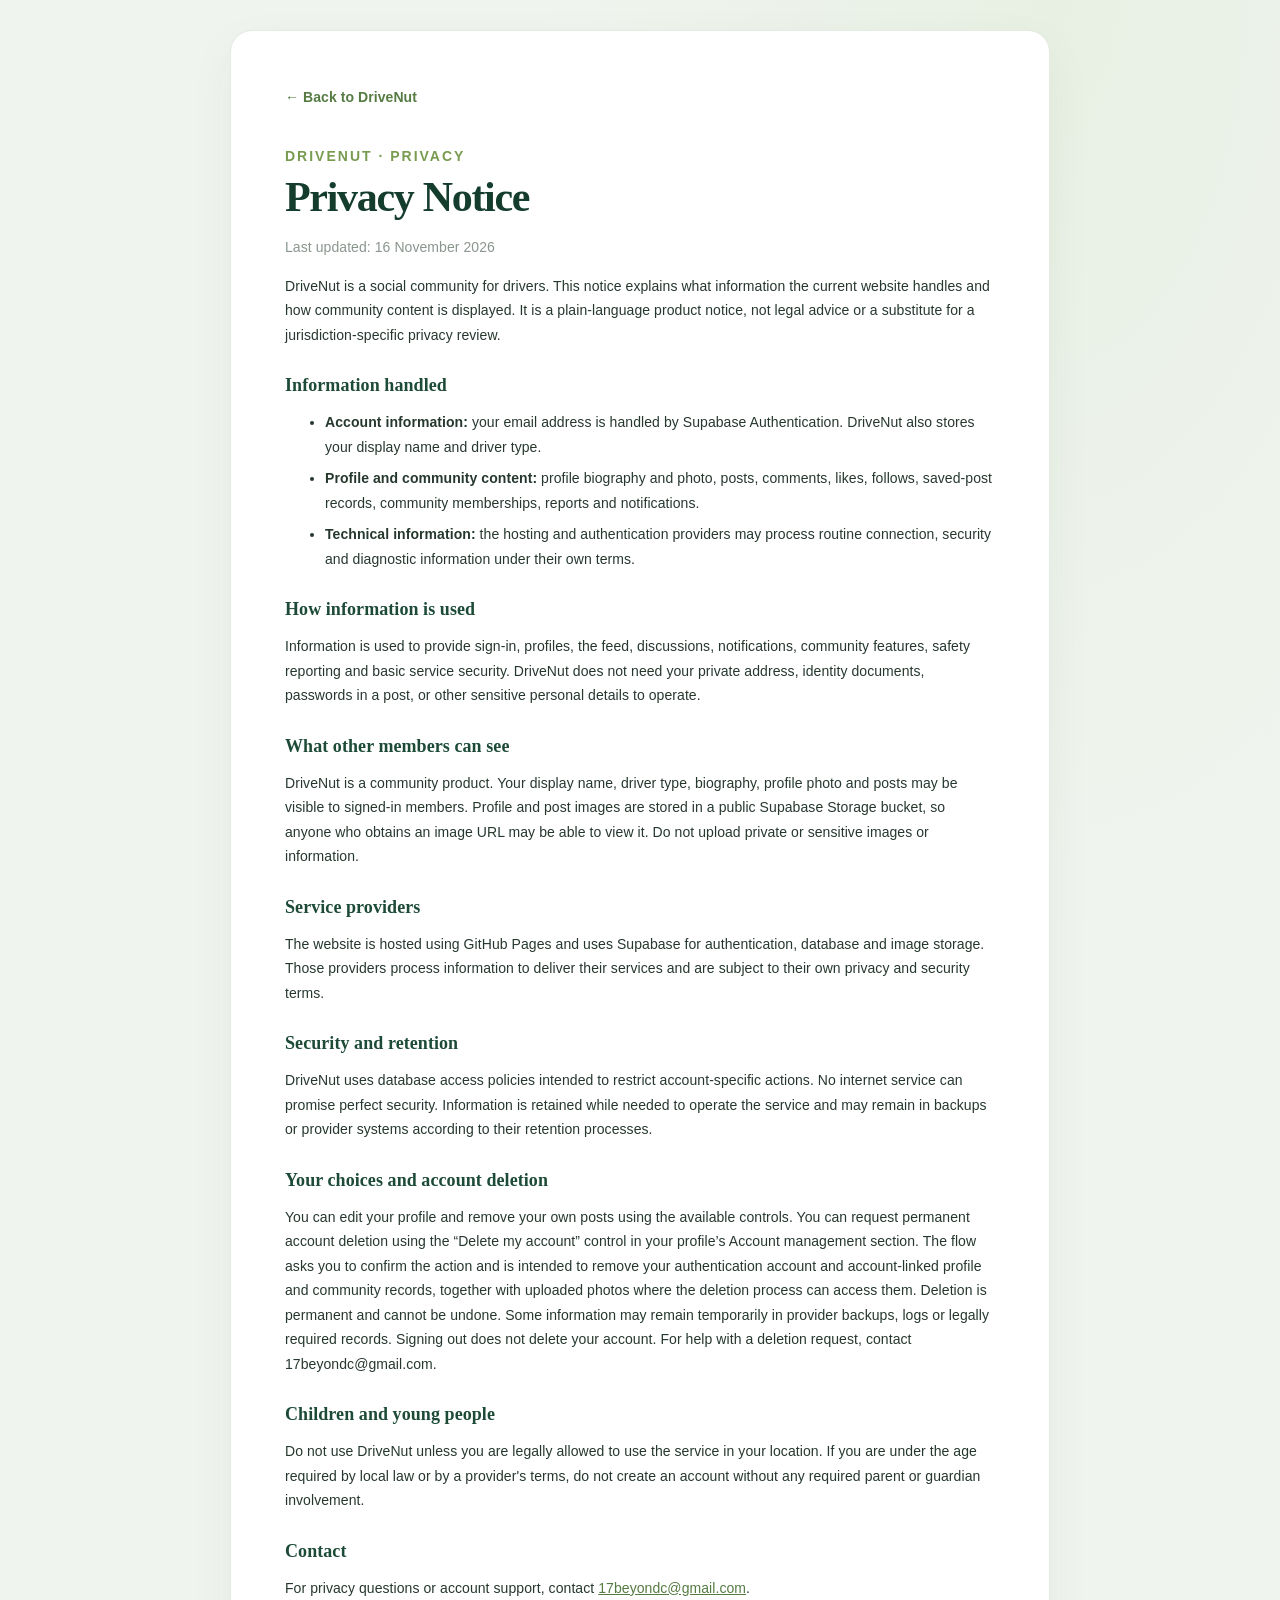
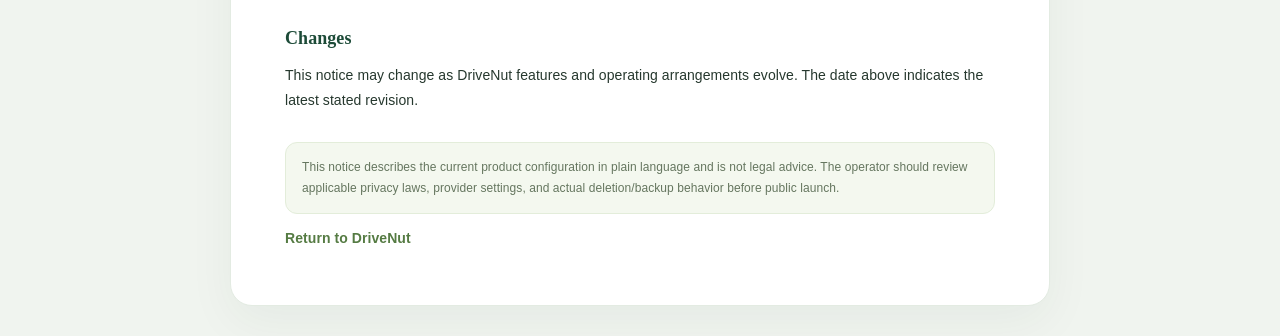
==== commit aa940a4a: "Update privacy notice contact and deletion details" ====
--- a/privacy.html
+++ b/privacy.html
@@ -33,12 +33,14 @@
 <h2>Security and retention</h2>
 <p>DriveNut uses database access policies intended to restrict account-specific actions. No internet service can promise perfect security. Information is retained while needed to operate the service and may remain in backups or provider systems according to their retention processes.</p>
 <h2>Your choices and account deletion</h2>
-<p>You can edit your profile and remove your own posts using the available controls. A complete self-service account deletion flow is not yet available in this version. Do not assume that signing out deletes your account or its data. Account-deletion requests will need to be handled by the service operator through a verified support process once that channel is published.</p>
+<p>You can edit your profile and remove your own posts using the available controls. You can request permanent account deletion using the “Delete my account” control in your profile’s Account management section. The flow asks you to confirm the action and is intended to remove your authentication account and account-linked profile and community records, together with uploaded photos where the deletion process can access them. Deletion is permanent and cannot be undone. Some information may remain temporarily in provider backups, logs or legally required records. Signing out does not delete your account. For help with a deletion request, contact 17beyondc@gmail.com.</p>
 <h2>Children and young people</h2>
 <p>Do not use DriveNut unless you are legally allowed to use the service in your location. If you are under the age required by local law or by a provider's terms, do not create an account without any required parent or guardian involvement.</p>
+<h2>Contact</h2>
+<p>For privacy questions or account support, contact <a href="mailto:17beyondc@gmail.com">17beyondc@gmail.com</a>.</p>
 <h2>Changes</h2>
 <p>This notice may change as DriveNut features and operating arrangements evolve. The date above indicates the latest stated revision.</p>
-<p class="legal-note">Before public launch, the operator should add a real privacy contact, confirm applicable legal requirements, and review provider settings and data-retention practices.</p>
+<p class="legal-note">This notice describes the current product configuration in plain language and is not legal advice. The operator should review applicable privacy laws, provider settings, and actual deletion/backup behavior before public launch.</p>
 <a class="legal-home" href="./">Return to DriveNut</a>
 </main>
 </body>
--- a/assets/styles.css
+++ b/assets/styles.css
@@ -179,3 +179,10 @@
  .welcome-row:after{right:4px;top:-20px;font-size:140px}
  .welcome-row h1{font-size:23px}
 }
+
+
+/* Legal pages and public footer */
+.site-footer{display:flex;justify-content:space-between;align-items:center;gap:16px;padding:18px 34px 22px;margin-left:0;color:#89968d;font-size:10px;border-top:1px solid #e4ebe4;background:rgba(255,255,255,.65)}.site-footer nav{display:flex;flex-wrap:wrap;gap:18px}.site-footer a{color:#55764a;text-decoration:none;font-weight:700}.site-footer a:hover{text-decoration:underline}.legal-body{min-height:100vh;background:radial-gradient(ellipse at 82% 0%,#e8f0e3 0,transparent 34%),#f0f4ef;padding:30px 16px}.legal-page{max-width:820px;margin:0 auto;background:#fff;border:1px solid #e3ebe2;border-radius:22px;padding:clamp(24px,5vw,54px);box-shadow:0 16px 48px #183b2b0d;color:#26382e;line-height:1.75}.legal-brand,.legal-home{color:#557b43;font-weight:800;text-decoration:none}.legal-eyebrow{margin:34px 0 5px;color:#789b50;font-size:10px;font-weight:800;letter-spacing:2px}.legal-page h1{margin:0;color:#153d2e;font:800 clamp(30px,6vw,42px) Manrope;letter-spacing:-1.3px}.legal-updated{font-size:12px;color:#89968d}.legal-page h2{margin:28px 0 8px;color:#1d4b38;font:800 18px Manrope}.legal-page p,.legal-page li{font-size:14px}.legal-page li{margin:7px 0}.legal-page a:not(.legal-brand):not(.legal-home){color:#557b43}.legal-note{margin-top:30px;padding:14px 16px;background:#f4f8ef;border:1px solid #e3edda;border-radius:12px;color:#65765f;font-size:12px!important}@media(max-width:850px){.site-footer{padding:16px 18px 85px;flex-direction:column;align-items:flex-start;gap:10px}}@media(max-width:520px){.legal-body{padding:12px}.legal-page{padding:22px 18px;border-radius:17px}.legal-page p,.legal-page li{font-size:13px}}
+
+/* Account deletion controls */
+.account-danger-zone{margin-top:22px;padding:16px;border:1px solid #f0d8d4;border-radius:14px;background:#fff8f7}.account-danger-zone b{color:#963b32;font-size:13px}.account-danger-zone p{font-size:12px;color:#78635f;line-height:1.55}.danger-outline,.danger-button{border:1px solid #b84b40;border-radius:10px;padding:10px 14px;font:700 12px inherit;cursor:pointer}.danger-outline{background:#fff;color:#a53d34}.danger-button{background:#a53d34;color:#fff}.danger-button:disabled{opacity:.45;cursor:not-allowed}.danger-outline:hover,.danger-button:not(:disabled):hover{filter:brightness(.95)}
